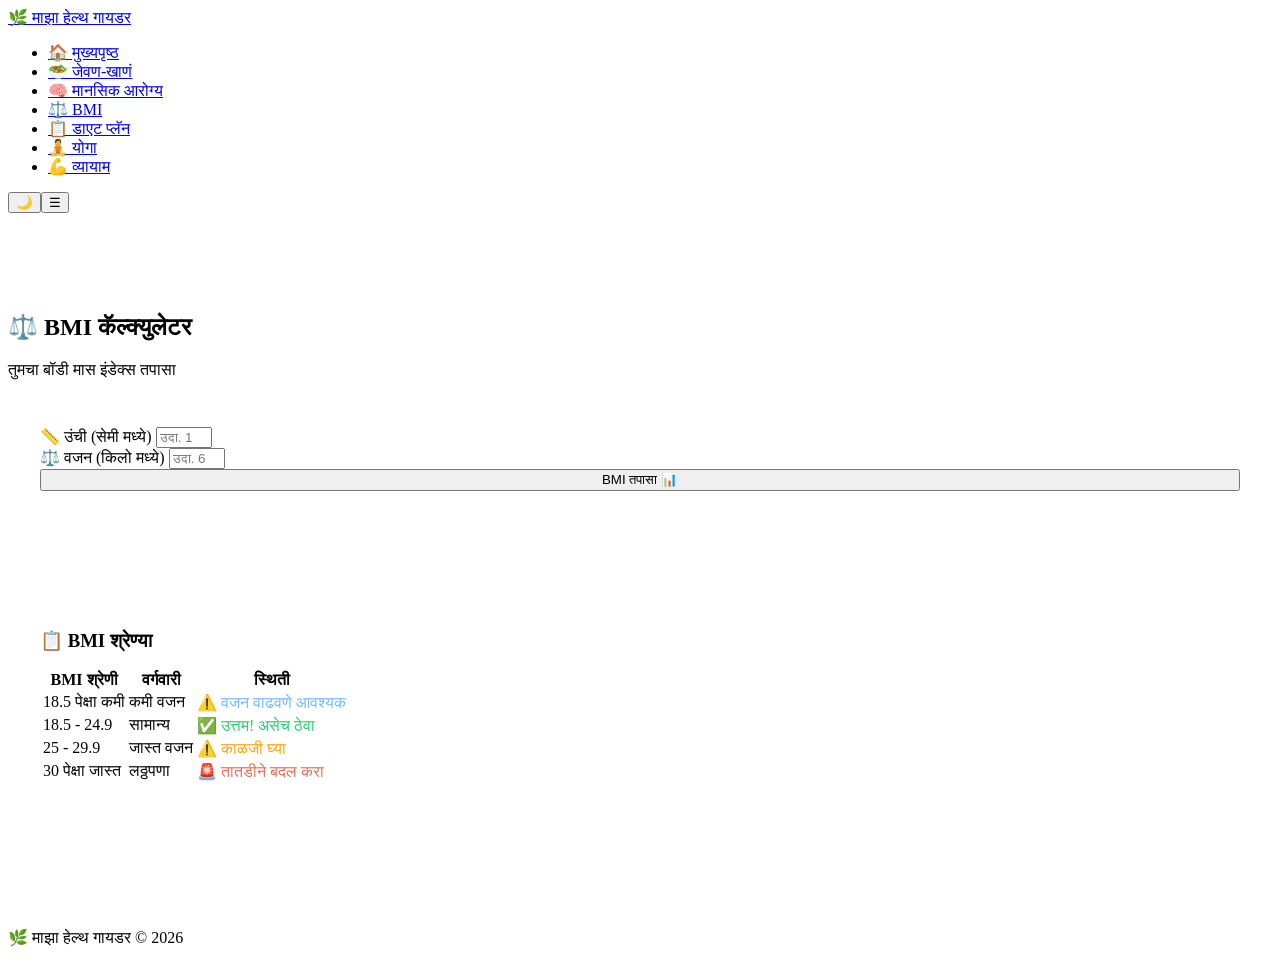
==== bmi.html @ 857691fe "Add files via upload" ====
<!DOCTYPE html>
<html lang="mr">
<head>
  <meta charset="UTF-8"><meta name="viewport" content="width=device-width, initial-scale=1.0">
  <title>BMI कॅल्क्युलेटर | माझा हेल्थ गायडर</title>
  <link rel="stylesheet" href="css/style.css">
</head>
<body>
  <nav class="navbar">
    <a href="index.html" class="nav-brand">🌿 माझा हेल्थ गायडर</a>
    <ul class="nav-links">
      <li><a href="index.html">🏠 मुख्यपृष्ठ</a></li>
      <li><a href="diet.html">🥗 जेवण-खाणं</a></li>
      <li><a href="mental.html">🧠 मानसिक आरोग्य</a></li>
      <li><a href="bmi.html" class="active">⚖️ BMI</a></li>
      <li><a href="diet-planner.html">📋 डाएट प्लॅन</a></li>
      <li><a href="yoga.html">🧘 योगा</a></li>
      <li><a href="workout.html">💪 व्यायाम</a></li>
    </ul>
    <div class="nav-right"><button class="theme-toggle" onclick="toggleTheme()">🌙</button><button class="hamburger">☰</button></div>
  </nav>

  <section class="section" style="padding-top:5rem;">
    <h1 class="section-title animate-in">⚖️ BMI कॅल्क्युलेटर</h1>
    <p class="section-subtitle animate-in">तुमचा बॉडी मास इंडेक्स तपासा</p>

    <div class="card animate-in bmi-form" style="padding:2rem;">
      <div class="form-group">
        <label for="height">📏 उंची (सेमी मध्ये)</label>
        <input type="number" id="height" placeholder="उदा. 170" min="50" max="250">
      </div>
      <div class="form-group">
        <label for="weight">⚖️ वजन (किलो मध्ये)</label>
        <input type="number" id="weight" placeholder="उदा. 65" min="10" max="300">
      </div>
      <button class="btn btn-primary" onclick="calculateBMI()" style="width:100%;justify-content:center;">BMI तपासा 📊</button>
      <div id="bmi-result" class="bmi-result card" style="margin-top:1.5rem;"></div>
    </div>

    <!-- BMI Scale Info -->
    <div class="card animate-in" style="margin-top:2rem;padding:2rem;">
      <h3 style="margin-bottom:1rem;font-weight:700;">📋 BMI श्रेण्या</h3>
      <table class="diet-table">
        <thead><tr><th>BMI श्रेणी</th><th>वर्गवारी</th><th>स्थिती</th></tr></thead>
        <tbody>
          <tr><td>18.5 पेक्षा कमी</td><td>कमी वजन</td><td style="color:#74b9ff;">⚠️ वजन वाढवणे आवश्यक</td></tr>
          <tr><td>18.5 - 24.9</td><td>सामान्य</td><td style="color:#2ecc71;">✅ उत्तम! असेच ठेवा</td></tr>
          <tr><td>25 - 29.9</td><td>जास्त वजन</td><td style="color:#ffa502;">⚠️ काळजी घ्या</td></tr>
          <tr><td>30 पेक्षा जास्त</td><td>लठ्ठपणा</td><td style="color:#e17055;">🚨 तातडीने बदल करा</td></tr>
        </tbody>
      </table>
    </div>

    <div id="bmi-history" class="card animate-in" style="margin-top:2rem;padding:2rem;"></div>
  </section>

  <footer class="footer"><p>🌿 माझा हेल्थ गायडर © 2026</p></footer>
  <script src="js/app.js"></script><script src="js/gamification.js"></script><script src="js/bmi.js"></script>
  <script>renderBMIHistory();</script>
</body>
</html>
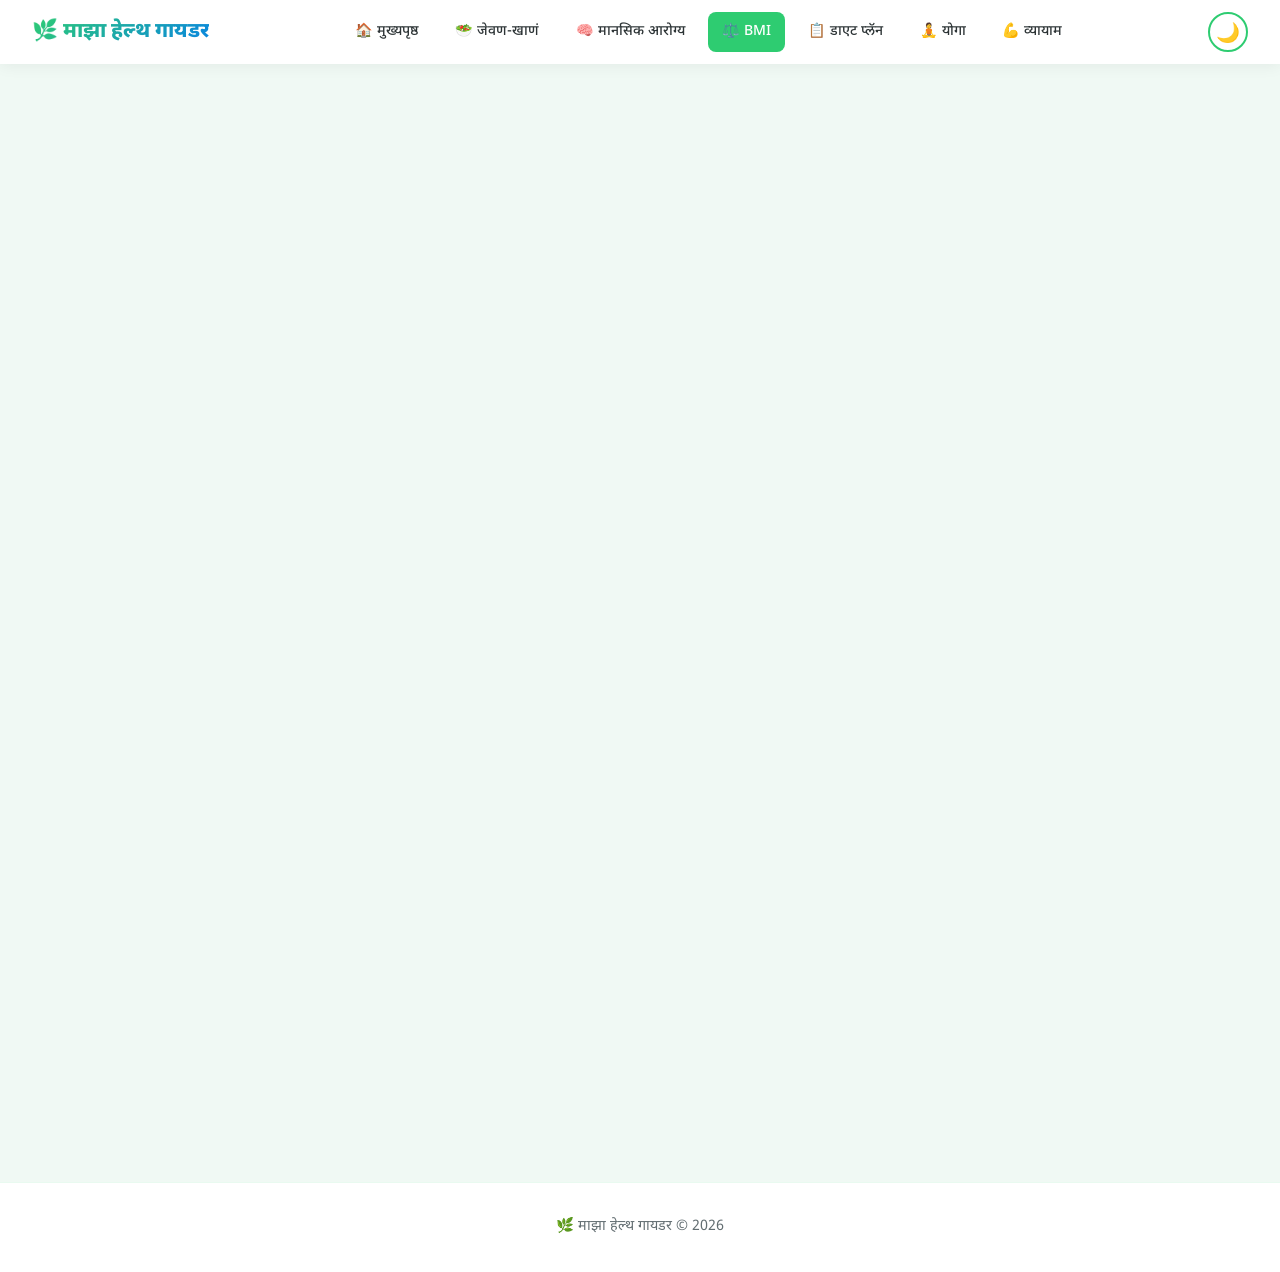
==== commit f4319493: "Fix stylesheet link in bmi.html" ====
--- a/bmi.html
+++ b/bmi.html
@@ -3,7 +3,7 @@
 <head>
   <meta charset="UTF-8"><meta name="viewport" content="width=device-width, initial-scale=1.0">
   <title>BMI कॅल्क्युलेटर | माझा हेल्थ गायडर</title>
-  <link rel="stylesheet" href="css/style.css">
+  <link rel="stylesheet" href="style.css">
 </head>
 <body>
   <nav class="navbar">
--- a/style.css
+++ b/style.css
@@ -0,0 +1,304 @@
+@import url('https://fonts.googleapis.com/css2?family=Noto+Sans+Devanagari:wght@400;500;600;700;800;900&family=Inter:wght@400;500;600;700&display=swap');
+
+:root {
+  --primary: #2ecc71; --primary-dark: #27ae60; --accent: #74b9ff; --accent-dark: #0984e3;
+  --bg: #f0f9f4; --bg-card: #ffffff; --bg-nav: rgba(255,255,255,0.95);
+  --text: #2d3436; --text-muted: #636e72; --text-light: #b2bec3;
+  --shadow: 0 4px 20px rgba(0,0,0,0.08); --shadow-hover: 0 8px 30px rgba(46,204,113,0.2);
+  --radius: 14px; --radius-sm: 8px; --transition: 0.3s cubic-bezier(.4,0,.2,1);
+  --gradient: linear-gradient(135deg, #2ecc71, #0984e3);
+  --gradient-hero: linear-gradient(135deg, #e8f5e9 0%, #e0f2f1 50%, #e3f2fd 100%);
+}
+
+[data-theme="dark"] {
+  --bg: #0f1923; --bg-card: #1a2733; --bg-nav: rgba(15,25,35,0.97);
+  --text: #e0e0e0; --text-muted: #90a4ae; --text-light: #546e7a;
+  --shadow: 0 4px 20px rgba(0,0,0,0.3); --shadow-hover: 0 8px 30px rgba(46,204,113,0.15);
+  --gradient-hero: linear-gradient(135deg, #0f1923 0%, #1a2733 50%, #0d2137 100%);
+}
+
+*, *::before, *::after { box-sizing: border-box; margin: 0; padding: 0; }
+
+html { scroll-behavior: smooth; font-size: 16px; }
+
+body {
+  font-family: 'Noto Sans Devanagari', 'Inter', sans-serif;
+  background: var(--bg); color: var(--text);
+  line-height: 1.7; transition: background var(--transition), color var(--transition);
+  overflow-x: hidden;
+}
+
+/* ===== NAVBAR ===== */
+.navbar {
+  position: fixed; top: 0; left: 0; right: 0; z-index: 1000;
+  background: var(--bg-nav); backdrop-filter: blur(12px);
+  box-shadow: 0 2px 15px rgba(0,0,0,0.06); padding: 0 2rem; height: 64px;
+  display: flex; align-items: center; justify-content: space-between;
+  transition: background var(--transition);
+}
+.nav-brand { font-size: 1.3rem; font-weight: 800; background: var(--gradient); -webkit-background-clip: text; background-clip: text; -webkit-text-fill-color: transparent; text-decoration: none; }
+.nav-links { display: flex; gap: 0.5rem; list-style: none; align-items: center; }
+.nav-links a {
+  text-decoration: none; color: var(--text); padding: 0.5rem 0.9rem;
+  border-radius: var(--radius-sm); font-weight: 500; font-size: 0.88rem;
+  transition: all var(--transition); display: flex; align-items: center; gap: 0.4rem;
+}
+.nav-links a:hover, .nav-links a.active { background: var(--primary); color: #fff; }
+.nav-right { display: flex; align-items: center; gap: 0.8rem; }
+
+.theme-toggle {
+  background: var(--bg-card); border: 2px solid var(--primary); border-radius: 50%;
+  width: 40px; height: 40px; cursor: pointer; font-size: 1.2rem;
+  display: flex; align-items: center; justify-content: center;
+  transition: all var(--transition); color: var(--text);
+}
+.theme-toggle:hover { background: var(--primary); color: #fff; transform: rotate(180deg); }
+
+.hamburger { display: none; background: none; border: none; font-size: 1.5rem; cursor: pointer; color: var(--text); }
+
+/* ===== HERO ===== */
+.hero {
+  min-height: 92vh; display: flex; align-items: center; justify-content: center;
+  background: var(--gradient-hero); padding: 5rem 2rem 3rem; text-align: center;
+  position: relative; overflow: hidden;
+}
+.hero::before {
+  content: ''; position: absolute; width: 400px; height: 400px;
+  background: radial-gradient(circle, rgba(46,204,113,0.15), transparent 70%);
+  top: -100px; right: -100px; border-radius: 50%; animation: float 6s ease-in-out infinite;
+}
+.hero::after {
+  content: ''; position: absolute; width: 300px; height: 300px;
+  background: radial-gradient(circle, rgba(9,132,227,0.1), transparent 70%);
+  bottom: -80px; left: -80px; border-radius: 50%; animation: float 8s ease-in-out infinite reverse;
+}
+.hero-content { position: relative; z-index: 1; max-width: 700px; }
+.hero h1 { font-size: 3rem; font-weight: 900; margin-bottom: 0.8rem; background: var(--gradient); -webkit-background-clip: text; background-clip: text; -webkit-text-fill-color: transparent; }
+.hero .tagline { font-size: 1.25rem; color: var(--text-muted); margin-bottom: 2rem; font-weight: 500; }
+
+/* ===== BUTTONS ===== */
+.btn {
+  display: inline-flex; align-items: center; gap: 0.5rem;
+  padding: 0.75rem 1.6rem; border-radius: var(--radius-sm);
+  font-weight: 600; font-size: 0.95rem; border: none; cursor: pointer;
+  transition: all var(--transition); text-decoration: none;
+  font-family: inherit;
+}
+.btn-primary { background: var(--gradient); color: #fff; box-shadow: 0 4px 15px rgba(46,204,113,0.3); }
+.btn-primary:hover { transform: translateY(-2px); box-shadow: 0 6px 20px rgba(46,204,113,0.4); }
+.btn-outline { background: transparent; color: var(--primary); border: 2px solid var(--primary); }
+.btn-outline:hover { background: var(--primary); color: #fff; }
+
+/* ===== CARDS ===== */
+.card {
+  background: var(--bg-card); border-radius: var(--radius); padding: 1.8rem;
+  box-shadow: var(--shadow); transition: all var(--transition);
+  border: 1px solid rgba(46,204,113,0.08);
+}
+.card:hover { transform: translateY(-4px); box-shadow: var(--shadow-hover); }
+
+.quick-access { display: grid; grid-template-columns: repeat(auto-fit, minmax(220px, 1fr)); gap: 1.5rem; padding: 3rem 2rem; max-width: 1100px; margin: 0 auto; }
+.quick-card {
+  text-align: center; padding: 2rem 1.5rem; cursor: pointer; text-decoration: none; color: var(--text);
+}
+.quick-card .icon { font-size: 2.5rem; margin-bottom: 1rem; display: block; }
+.quick-card h3 { font-size: 1.1rem; font-weight: 700; margin-bottom: 0.4rem; }
+.quick-card p { font-size: 0.85rem; color: var(--text-muted); }
+
+/* ===== SECTIONS ===== */
+.section { padding: 4rem 2rem; max-width: 1100px; margin: 0 auto; }
+.section-title {
+  font-size: 2rem; font-weight: 800; text-align: center; margin-bottom: 0.5rem;
+  background: var(--gradient); -webkit-background-clip: text; background-clip: text; -webkit-text-fill-color: transparent;
+}
+.section-subtitle { text-align: center; color: var(--text-muted); margin-bottom: 2.5rem; font-size: 1rem; }
+
+/* ===== DAILY TIP ===== */
+.tip-box {
+  background: var(--gradient); color: #fff; border-radius: var(--radius);
+  padding: 2rem 2.5rem; text-align: center; max-width: 700px; margin: 0 auto 3rem;
+  box-shadow: 0 4px 20px rgba(46,204,113,0.25); position: relative; overflow: hidden;
+}
+.tip-box::before {
+  content: '💡'; position: absolute; top: -10px; left: -10px; font-size: 4rem; opacity: 0.15;
+}
+.tip-box h3 { font-size: 1.2rem; margin-bottom: 0.6rem; }
+.tip-box p { font-size: 1rem; line-height: 1.6; }
+
+/* ===== GAMIFICATION ===== */
+.gamification { display: grid; grid-template-columns: repeat(auto-fit, minmax(200px, 1fr)); gap: 1.2rem; }
+.stat-card { text-align: center; padding: 1.5rem; }
+.stat-card .stat-icon { font-size: 2rem; margin-bottom: 0.5rem; }
+.stat-card .stat-value { font-size: 2rem; font-weight: 800; color: var(--primary); }
+.stat-card .stat-label { font-size: 0.85rem; color: var(--text-muted); margin-top: 0.3rem; }
+
+.progress-container { margin: 1.5rem 0; }
+.progress-bar {
+  width: 100%; height: 12px; background: rgba(46,204,113,0.15);
+  border-radius: 20px; overflow: hidden; position: relative;
+}
+.progress-fill {
+  height: 100%; background: var(--gradient); border-radius: 20px;
+  transition: width 1s ease; position: relative;
+}
+.progress-fill::after {
+  content: ''; position: absolute; right: 0; top: 0; bottom: 0; width: 20px;
+  background: rgba(255,255,255,0.3); border-radius: 20px;
+  animation: pulse-glow 2s ease-in-out infinite;
+}
+
+.badge { display: inline-flex; align-items: center; gap: 0.4rem; padding: 0.4rem 1rem; border-radius: 20px; font-size: 0.8rem; font-weight: 600; }
+.badge-beginner { background: #dfe6e9; color: #636e72; }
+.badge-active { background: #ffeaa7; color: #d68910; }
+.badge-pro { background: linear-gradient(135deg, #2ecc71, #0984e3); color: #fff; }
+.badge-locked { opacity: 0.4; filter: grayscale(1); }
+
+/* ===== TABS ===== */
+.tabs { display: flex; gap: 0.5rem; justify-content: center; margin-bottom: 2rem; flex-wrap: wrap; }
+.tab-btn {
+  padding: 0.6rem 1.5rem; border: 2px solid var(--primary); border-radius: 30px;
+  background: transparent; color: var(--text); font-weight: 600; cursor: pointer;
+  transition: all var(--transition); font-family: inherit; font-size: 0.9rem;
+}
+.tab-btn.active, .tab-btn:hover { background: var(--primary); color: #fff; }
+.tab-content { display: none; animation: fadeIn 0.4s ease; }
+.tab-content.active { display: block; }
+
+/* ===== FOOD / EXERCISE GRID ===== */
+.food-grid, .exercise-grid, .pose-grid {
+  display: grid; grid-template-columns: repeat(auto-fill, minmax(280px, 1fr)); gap: 1.2rem;
+}
+.food-card, .exercise-card, .pose-card { padding: 1.5rem; }
+.food-card .food-icon, .exercise-card .ex-icon, .pose-card .pose-icon { font-size: 2rem; margin-bottom: 0.8rem; display: block; }
+.food-card h4, .exercise-card h4, .pose-card h4 { font-weight: 700; margin-bottom: 0.4rem; color: var(--primary-dark); }
+
+/* ===== BMI ===== */
+.bmi-form { max-width: 500px; margin: 0 auto; }
+.form-group { margin-bottom: 1.2rem; }
+.form-group label { display: block; font-weight: 600; margin-bottom: 0.4rem; }
+.form-group input {
+  width: 100%; padding: 0.8rem 1rem; border: 2px solid rgba(46,204,113,0.2);
+  border-radius: var(--radius-sm); font-size: 1rem; font-family: inherit;
+  background: var(--bg-card); color: var(--text); transition: border var(--transition);
+}
+.form-group input:focus { outline: none; border-color: var(--primary); }
+
+.bmi-result {
+  text-align: center; padding: 2rem; margin-top: 1.5rem; border-radius: var(--radius);
+  display: none; animation: scaleIn 0.5s ease;
+}
+.bmi-result.show { display: block; }
+.bmi-value { font-size: 3.5rem; font-weight: 900; }
+.bmi-category { font-size: 1.2rem; font-weight: 600; margin: 0.5rem 0; }
+.bmi-gauge { width: 100%; height: 16px; border-radius: 20px; margin: 1rem 0; background: linear-gradient(to right, #74b9ff, #2ecc71, #ffeaa7, #e17055); position: relative; }
+.bmi-gauge-marker { width: 6px; height: 24px; background: var(--text); border-radius: 3px; position: absolute; top: -4px; transition: left 0.8s ease; }
+
+/* ===== WATER TRACKER ===== */
+.water-tracker { display: flex; gap: 0.8rem; justify-content: center; flex-wrap: wrap; margin: 1.5rem 0; }
+.water-glass {
+  width: 50px; height: 65px; border: 3px solid var(--primary); border-radius: 0 0 12px 12px;
+  cursor: pointer; position: relative; overflow: hidden; transition: all var(--transition);
+  background: var(--bg-card);
+}
+.water-glass.filled::after {
+  content: ''; position: absolute; bottom: 0; left: 0; right: 0; height: 100%;
+  background: linear-gradient(to top, #74b9ff, #0984e3); animation: fillUp 0.5s ease;
+}
+.water-glass:hover { transform: scale(1.1); }
+.water-count { text-align: center; font-size: 1.2rem; font-weight: 700; color: var(--accent-dark); margin-top: 0.5rem; }
+
+/* ===== MOOD TRACKER ===== */
+.mood-options { display: flex; gap: 1rem; justify-content: center; margin: 1.5rem 0; }
+.mood-btn {
+  font-size: 2.2rem; background: var(--bg-card); border: 3px solid transparent;
+  border-radius: 50%; width: 60px; height: 60px; cursor: pointer;
+  transition: all var(--transition); display: flex; align-items: center; justify-content: center;
+}
+.mood-btn:hover, .mood-btn.selected { border-color: var(--primary); transform: scale(1.15); box-shadow: var(--shadow-hover); }
+.mood-chart { max-width: 500px; margin: 1rem auto; height: 150px; }
+
+/* ===== BREATHING ===== */
+.breathing-circle {
+  width: 180px; height: 180px; border-radius: 50%; margin: 2rem auto;
+  background: var(--gradient); display: flex; align-items: center; justify-content: center;
+  color: #fff; font-size: 1.2rem; font-weight: 700;
+  box-shadow: 0 0 40px rgba(46,204,113,0.3);
+}
+.breathing-circle.inhale { animation: breatheIn 4s ease-in-out; }
+.breathing-circle.exhale { animation: breatheOut 4s ease-in-out; }
+
+/* ===== ACCORDION ===== */
+.accordion-item { margin-bottom: 0.8rem; }
+.accordion-header {
+  width: 100%; padding: 1rem 1.5rem; background: var(--bg-card); border: 1px solid rgba(46,204,113,0.1);
+  border-radius: var(--radius-sm); cursor: pointer; font-family: inherit;
+  font-size: 1rem; font-weight: 600; color: var(--text); text-align: left;
+  display: flex; justify-content: space-between; align-items: center;
+  transition: all var(--transition);
+}
+.accordion-header:hover { border-color: var(--primary); }
+.accordion-header .arrow { transition: transform var(--transition); }
+.accordion-header.active .arrow { transform: rotate(180deg); }
+.accordion-body {
+  max-height: 0; overflow: hidden; transition: max-height 0.4s ease;
+  padding: 0 1.5rem; background: var(--bg-card);
+  border-radius: 0 0 var(--radius-sm) var(--radius-sm);
+}
+.accordion-body.open { max-height: 800px; padding: 1rem 1.5rem; }
+
+/* ===== DIET PLANNER TABLE ===== */
+.diet-table { width: 100%; border-collapse: separate; border-spacing: 0; border-radius: var(--radius); overflow: hidden; margin: 1.5rem 0; }
+.diet-table th { background: var(--gradient); color: #fff; padding: 0.8rem 1rem; font-weight: 600; text-align: left; }
+.diet-table td { padding: 0.8rem 1rem; border-bottom: 1px solid rgba(46,204,113,0.1); background: var(--bg-card); }
+.diet-table tr:hover td { background: rgba(46,204,113,0.05); }
+
+/* ===== AFFIRMATION CAROUSEL ===== */
+.affirmation-box {
+  background: var(--bg-card); border: 2px solid var(--primary); border-radius: var(--radius);
+  padding: 2rem; text-align: center; max-width: 600px; margin: 0 auto;
+  min-height: 120px; display: flex; align-items: center; justify-content: center;
+  flex-direction: column; position: relative;
+}
+.affirmation-text { font-size: 1.3rem; font-weight: 600; font-style: italic; line-height: 1.8; }
+
+/* ===== FOOTER ===== */
+.footer {
+  background: var(--bg-card); text-align: center; padding: 2rem;
+  border-top: 1px solid rgba(46,204,113,0.1); margin-top: 3rem;
+  color: var(--text-muted); font-size: 0.9rem;
+}
+
+/* ===== ANIMATIONS ===== */
+@keyframes fadeIn { from { opacity: 0; transform: translateY(15px); } to { opacity: 1; transform: translateY(0); } }
+@keyframes scaleIn { from { opacity: 0; transform: scale(0.9); } to { opacity: 1; transform: scale(1); } }
+@keyframes float { 0%,100% { transform: translateY(0); } 50% { transform: translateY(-20px); } }
+@keyframes fillUp { from { height: 0; } to { height: 100%; } }
+@keyframes pulse-glow { 0%,100% { opacity: 0.3; } 50% { opacity: 0.8; } }
+@keyframes breatheIn { 0% { transform: scale(1); } 50% { transform: scale(1.4); } 100% { transform: scale(1); } }
+@keyframes breatheOut { 0% { transform: scale(1.4); } 50% { transform: scale(0.9); } 100% { transform: scale(1.4); } }
+@keyframes slideInLeft { from { opacity: 0; transform: translateX(-30px); } to { opacity: 1; transform: translateX(0); } }
+@keyframes bounce { 0%,100% { transform: translateY(0); } 50% { transform: translateY(-8px); } }
+
+.animate-in { opacity: 0; transform: translateY(20px); transition: all 0.6s ease; }
+.animate-in.visible { opacity: 1; transform: translateY(0); }
+
+/* ===== RESPONSIVE ===== */
+@media (max-width: 768px) {
+  .nav-links { display: none; position: absolute; top: 64px; left: 0; right: 0; background: var(--bg-nav); flex-direction: column; padding: 1rem; box-shadow: var(--shadow); }
+  .nav-links.open { display: flex; }
+  .hamburger { display: block; }
+  .hero h1 { font-size: 2rem; }
+  .hero .tagline { font-size: 1rem; }
+  .quick-access { grid-template-columns: repeat(2, 1fr); gap: 1rem; padding: 2rem 1rem; }
+  .section { padding: 2.5rem 1rem; }
+  .section-title { font-size: 1.5rem; }
+  .food-grid, .exercise-grid, .pose-grid { grid-template-columns: 1fr; }
+  .gamification { grid-template-columns: repeat(2, 1fr); }
+  .diet-table { font-size: 0.85rem; }
+  .diet-table th, .diet-table td { padding: 0.5rem; }
+}
+@media (max-width: 480px) {
+  .quick-access { grid-template-columns: 1fr; }
+  .gamification { grid-template-columns: 1fr; }
+  .navbar { padding: 0 1rem; }
+}
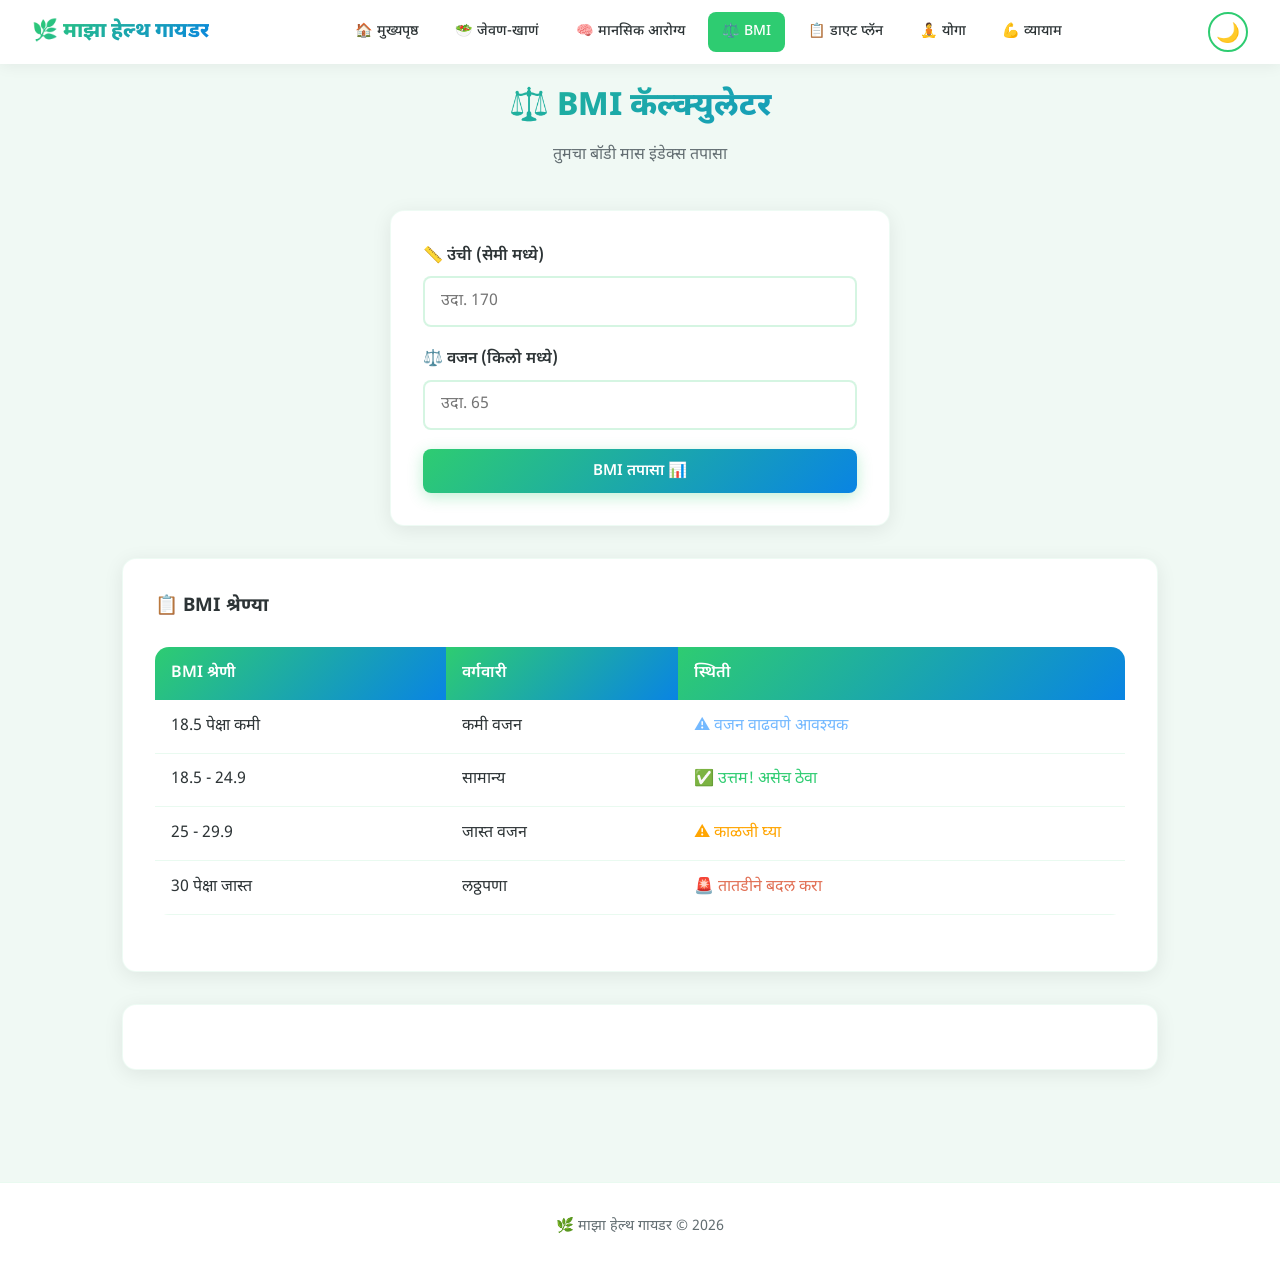
==== commit a8db0d7a: "Fix script source path for app.js" ====
--- a/bmi.html
+++ b/bmi.html
@@ -55,7 +55,7 @@
   </section>
 
   <footer class="footer"><p>🌿 माझा हेल्थ गायडर © 2026</p></footer>
-  <script src="js/app.js"></script><script src="js/gamification.js"></script><script src="js/bmi.js"></script>
+  <script src="app.js"></script><script src="js/gamification.js"></script><script src="js/bmi.js"></script>
   <script>renderBMIHistory();</script>
 </body>
 </html>
